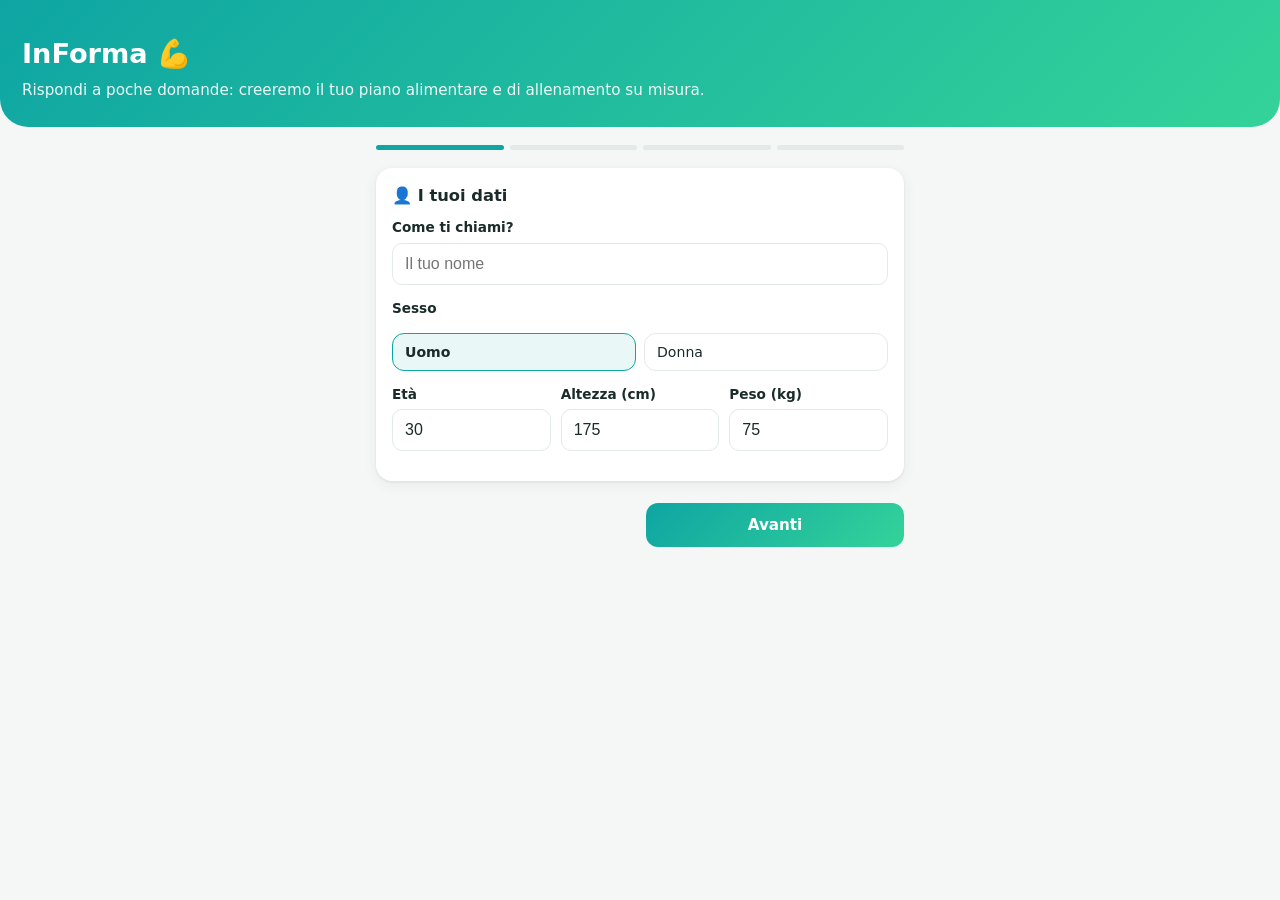
==== index.html @ 408ca623 "InForma v1 - app fitness e gestione alimentare (PWA) Piano alimentare e di allenamento personalizzat" ====
<!DOCTYPE html>
<html lang="it">
<head>
  <meta charset="UTF-8">
  <meta name="viewport" content="width=device-width, initial-scale=1, viewport-fit=cover">
  <meta name="theme-color" content="#0ea5a3">
  <meta name="description" content="InForma — il tuo piano alimentare e di allenamento personalizzato">
  <title>InForma — Piano alimentare e allenamento</title>
  <link rel="manifest" href="manifest.webmanifest">
  <link rel="icon" href="icons/icon.svg" type="image/svg+xml">
  <link rel="apple-touch-icon" href="icons/icon-192.png">
  <link rel="stylesheet" href="css/style.css">
</head>
<body>

  <!-- ============ ONBOARDING ============ -->
  <div id="onboarding">
    <div class="ob-hero">
      <h1>InForma 💪</h1>
      <p>Rispondi a poche domande: creeremo il tuo piano alimentare e di allenamento su misura.</p>
    </div>
    <div class="ob-body">
      <div class="ob-progress" id="ob-progress"></div>
      <div id="ob-step"></div>
      <div class="ob-nav">
        <button class="btn secondary" id="ob-back">Indietro</button>
        <button class="btn" id="ob-next">Avanti</button>
      </div>
    </div>
  </div>

  <!-- ============ APP ============ -->
  <div id="app">
    <header class="app-header">
      <div>
        <h1>InForma</h1>
        <div class="sub" id="header-sub"></div>
      </div>
      <div class="badge" id="header-goal"></div>
    </header>

    <main>
      <section class="view" id="view-oggi"></section>
      <section class="view" id="view-dieta"></section>
      <section class="view" id="view-allenamento"></section>
      <section class="view" id="view-progressi"></section>
      <section class="view" id="view-profilo"></section>
    </main>

    <nav class="tabbar">
      <button data-view="oggi"><span class="ico">🏠</span>Oggi</button>
      <button data-view="dieta"><span class="ico">🍽️</span>Dieta</button>
      <button data-view="allenamento"><span class="ico">🏋️</span>Workout</button>
      <button data-view="progressi"><span class="ico">📈</span>Progressi</button>
      <button data-view="profilo"><span class="ico">👤</span>Profilo</button>
    </nav>
  </div>

  <!-- ============ MODAL / TOAST ============ -->
  <div id="modal-overlay"><div id="modal"></div></div>
  <div id="toast"></div>

  <script src="js/store.js" defer></script>
  <script src="js/engine.js" defer></script>
  <script src="js/foods.js" defer></script>
  <script src="js/meals.js" defer></script>
  <script src="js/workouts.js" defer></script>
  <script src="js/app.js" defer></script>
</body>
</html>
---- css/style.css ----
/* =====================================================================
   InForma — style.css
   ===================================================================== */
:root {
  --brand: #0ea5a3;
  --brand-dark: #0b8482;
  --brand-grad: linear-gradient(135deg, #0ea5a3, #34d399);
  --accent: #f59e0b;
  --bg: #f4f7f6;
  --card: #ffffff;
  --text: #1a2b2a;
  --muted: #61716f;
  --line: #e3eae8;
  --danger: #dc2626;
  --ok: #16a34a;
  --prot: #0ea5a3;
  --carb: #f59e0b;
  --fat: #8b5cf6;
  --radius: 16px;
  --shadow: 0 1px 3px rgba(15, 50, 48, .08), 0 4px 14px rgba(15, 50, 48, .06);
}
@media (prefers-color-scheme: dark) {
  :root {
    --bg: #0f1716;
    --card: #1a2423;
    --text: #e8efee;
    --muted: #93a5a3;
    --line: #2a3736;
    --shadow: 0 1px 3px rgba(0, 0, 0, .4);
  }
}

* { box-sizing: border-box; }
html { -webkit-text-size-adjust: 100%; }
body {
  margin: 0;
  font-family: 'Segoe UI', system-ui, -apple-system, Roboto, sans-serif;
  background: var(--bg);
  color: var(--text);
  font-size: 16px;
  line-height: 1.45;
}
button { font-family: inherit; }

/* ---------- Layout app ---------- */
#app { display: none; min-height: 100vh; }
#app.active { display: block; }

.app-header {
  position: sticky; top: 0; z-index: 20;
  background: var(--brand-grad);
  color: #fff;
  padding: 14px 18px calc(14px);
  display: flex; align-items: center; justify-content: space-between;
}
.app-header h1 { margin: 0; font-size: 1.25rem; letter-spacing: .3px; }
.app-header .sub { font-size: .8rem; opacity: .9; }

main {
  max-width: 640px;
  margin: 0 auto;
  padding: 16px 14px 90px;
}

.view { display: none; }
.view.active { display: block; animation: fadein .18s ease; }
@keyframes fadein { from { opacity: 0; transform: translateY(4px); } to { opacity: 1; } }

/* ---------- Bottom nav ---------- */
nav.tabbar {
  position: fixed; bottom: 0; left: 0; right: 0; z-index: 30;
  display: flex;
  background: var(--card);
  border-top: 1px solid var(--line);
  padding-bottom: env(safe-area-inset-bottom);
}
nav.tabbar button {
  flex: 1;
  background: none; border: none;
  padding: 8px 2px 10px;
  font-size: .68rem;
  color: var(--muted);
  cursor: pointer;
  display: flex; flex-direction: column; align-items: center; gap: 2px;
}
nav.tabbar button .ico { font-size: 1.35rem; line-height: 1.2; }
nav.tabbar button.active { color: var(--brand); font-weight: 600; }

/* ---------- Cards & componenti ---------- */
.card {
  background: var(--card);
  border-radius: var(--radius);
  box-shadow: var(--shadow);
  padding: 16px;
  margin-bottom: 14px;
}
.card h3 { margin: 0 0 10px; font-size: 1.02rem; }
.card .hint { color: var(--muted); font-size: .82rem; }

.row { display: flex; align-items: center; gap: 10px; }
.row.between { justify-content: space-between; }
.grow { flex: 1; }

.badge {
  display: inline-block;
  background: color-mix(in srgb, var(--brand) 12%, transparent);
  color: var(--brand-dark);
  border-radius: 999px;
  padding: 2px 10px;
  font-size: .74rem;
  font-weight: 600;
}
@media (prefers-color-scheme: dark) { .badge { color: #5eead4; } }

.btn {
  display: inline-flex; align-items: center; justify-content: center; gap: 6px;
  background: var(--brand-grad);
  color: #fff;
  border: none;
  border-radius: 12px;
  padding: 12px 20px;
  font-size: .95rem;
  font-weight: 600;
  cursor: pointer;
  transition: filter .15s, transform .05s;
}
.btn:active { transform: scale(.98); }
.btn:hover { filter: brightness(1.05); }
.btn.secondary {
  background: none;
  color: var(--brand-dark);
  border: 1.5px solid var(--brand);
}
@media (prefers-color-scheme: dark) { .btn.secondary { color: #5eead4; } }
.btn.danger { background: none; border: 1.5px solid var(--danger); color: var(--danger); }
.btn.small { padding: 7px 14px; font-size: .82rem; border-radius: 10px; }
.btn.block { width: 100%; }
.btn:disabled { opacity: .5; cursor: default; }

/* ---------- Form ---------- */
label.field { display: block; margin-bottom: 14px; }
label.field span.lbl { display: block; font-size: .85rem; font-weight: 600; margin-bottom: 5px; }
input[type=text], input[type=number], input[type=date], select {
  width: 100%;
  padding: 11px 12px;
  border: 1.5px solid var(--line);
  border-radius: 10px;
  font-size: 1rem;
  background: var(--card);
  color: var(--text);
}
input:focus, select:focus { outline: none; border-color: var(--brand); }

.choices { display: flex; flex-wrap: wrap; gap: 8px; }
.choices.grid2 { display: grid; grid-template-columns: 1fr 1fr; }
.choice {
  border: 1.5px solid var(--line);
  border-radius: 12px;
  padding: 10px 12px;
  cursor: pointer;
  background: var(--card);
  color: var(--text);
  font-size: .88rem;
  text-align: left;
  transition: border-color .12s, background .12s;
}
.choice small { display: block; color: var(--muted); font-size: .74rem; margin-top: 2px; }
.choice.selected {
  border-color: var(--brand);
  background: color-mix(in srgb, var(--brand) 9%, var(--card));
  font-weight: 600;
}

/* ---------- Onboarding ---------- */
#onboarding { display: none; min-height: 100vh; }
#onboarding.active { display: block; }
.ob-hero {
  background: var(--brand-grad);
  color: #fff;
  padding: 34px 22px 26px;
  border-radius: 0 0 28px 28px;
}
.ob-hero h1 { margin: 0 0 6px; font-size: 1.7rem; }
.ob-hero p { margin: 0; opacity: .92; font-size: .95rem; }
.ob-body { max-width: 560px; margin: 0 auto; padding: 18px 16px 40px; }
.ob-progress { display: flex; gap: 6px; margin-bottom: 18px; }
.ob-progress i { flex: 1; height: 5px; border-radius: 4px; background: var(--line); }
.ob-progress i.done { background: var(--brand); }
.ob-nav { display: flex; gap: 10px; margin-top: 22px; }
.ob-nav .btn { flex: 1; }

/* ---------- Riepilogo piano ---------- */
.stat-grid { display: grid; grid-template-columns: repeat(2, 1fr); gap: 10px; }
.stat {
  background: color-mix(in srgb, var(--brand) 7%, var(--card));
  border-radius: 12px;
  padding: 12px;
  text-align: center;
}
.stat .v { font-size: 1.45rem; font-weight: 700; color: var(--brand-dark); }
@media (prefers-color-scheme: dark) { .stat .v { color: #5eead4; } }
.stat .l { font-size: .74rem; color: var(--muted); }

.warn {
  background: color-mix(in srgb, var(--accent) 13%, var(--card));
  border-left: 4px solid var(--accent);
  border-radius: 10px;
  padding: 10px 12px;
  font-size: .85rem;
  margin: 10px 0;
}

/* ---------- Macro bars ---------- */
.macro-bar { margin: 8px 0; }
.macro-bar .row { font-size: .82rem; margin-bottom: 3px; }
.macro-bar .track { height: 8px; border-radius: 6px; background: var(--line); overflow: hidden; }
.macro-bar .fill { height: 100%; border-radius: 6px; }

/* ---------- Anello calorie ---------- */
.ring-wrap { display: flex; align-items: center; gap: 18px; }
.ring-txt .big { font-size: 1.6rem; font-weight: 700; }
.ring-txt .small { color: var(--muted); font-size: .8rem; }

/* ---------- Pasti ---------- */
.meal {
  border: 1px solid var(--line);
  border-radius: 12px;
  padding: 10px 12px;
  margin-bottom: 8px;
}
.meal .slot { font-size: .72rem; font-weight: 700; text-transform: uppercase; color: var(--brand-dark); letter-spacing: .5px; }
@media (prefers-color-scheme: dark) { .meal .slot { color: #5eead4; } }
.meal .name { font-weight: 600; margin: 2px 0; }
.meal .macros { font-size: .78rem; color: var(--muted); }
.meal .ingredients { font-size: .8rem; color: var(--muted); margin-top: 6px; display: none; }
.meal.open .ingredients { display: block; }
.meal .actions { margin-top: 6px; display: flex; gap: 8px; }
.meal.checked { opacity: .55; }
.meal.checked .name { text-decoration: line-through; }

.icon-btn {
  background: none; border: 1px solid var(--line); border-radius: 8px;
  padding: 4px 10px; font-size: .76rem; color: var(--muted); cursor: pointer;
}
.icon-btn:hover { border-color: var(--brand); color: var(--brand-dark); }

/* ---------- Tabs giorni ---------- */
.day-tabs { display: flex; gap: 5px; overflow-x: auto; padding-bottom: 6px; margin-bottom: 10px; }
.day-tabs button {
  border: 1.5px solid var(--line); background: var(--card); color: var(--text);
  border-radius: 10px; padding: 7px 0; cursor: pointer; font-size: .8rem;
  min-width: 44px; flex: 1;
}
.day-tabs button.active { border-color: var(--brand); background: var(--brand); color: #fff; font-weight: 700; }
.day-tabs button.today { box-shadow: 0 0 0 2px color-mix(in srgb, var(--accent) 55%, transparent); }

/* ---------- Allenamento ---------- */
.workout-day { margin-bottom: 12px; }
.workout-day .wd-head {
  display: flex; justify-content: space-between; align-items: center;
  cursor: pointer; padding: 4px 0;
}
.workout-day .wd-head h4 { margin: 0; font-size: .98rem; }
.ex-table { width: 100%; border-collapse: collapse; margin-top: 8px; display: none; }
.workout-day.open .ex-table { display: table; }
.ex-table td { padding: 8px 6px; border-top: 1px solid var(--line); font-size: .85rem; vertical-align: top; }
.ex-table .ex-name { font-weight: 600; }
.ex-table .ex-muscle { color: var(--muted); font-size: .74rem; }
.ex-table .ex-home { color: var(--brand-dark); font-size: .76rem; margin-top: 2px; }
@media (prefers-color-scheme: dark) { .ex-table .ex-home { color: #5eead4; } }
.ex-table .ex-scheme { white-space: nowrap; text-align: right; font-weight: 600; }
.ex-table .ex-rest { color: var(--muted); font-size: .74rem; text-align: right; }

/* ---------- Liste ---------- */
ul.clean { list-style: none; margin: 0; padding: 0; }
ul.clean li { padding: 8px 0; border-bottom: 1px solid var(--line); font-size: .88rem; display: flex; justify-content: space-between; gap: 10px; }
ul.clean li:last-child { border-bottom: none; }
ul.bullets { margin: 6px 0 0; padding-left: 18px; font-size: .85rem; color: var(--muted); }
ul.bullets li { margin-bottom: 5px; }

/* ---------- Grafico ---------- */
.chart-wrap { width: 100%; overflow: hidden; }
.chart-wrap svg { width: 100%; height: auto; display: block; }
.legend { display: flex; gap: 16px; font-size: .76rem; color: var(--muted); margin-top: 6px; }
.legend i { display: inline-block; width: 18px; height: 3px; border-radius: 2px; margin-right: 5px; vertical-align: middle; }

/* ---------- Modal ---------- */
#modal-overlay {
  display: none;
  position: fixed; inset: 0; z-index: 50;
  background: rgba(10, 25, 24, .55);
  align-items: flex-end; justify-content: center;
}
#modal-overlay.active { display: flex; }
#modal {
  background: var(--card);
  border-radius: 20px 20px 0 0;
  max-width: 640px; width: 100%;
  max-height: 85vh; overflow-y: auto;
  padding: 20px 18px calc(20px + env(safe-area-inset-bottom));
  animation: slideup .2s ease;
}
@keyframes slideup { from { transform: translateY(40px); opacity: .4; } to { transform: none; opacity: 1; } }
#modal h3 { margin-top: 0; }

/* ---------- Toast ---------- */
#toast {
  position: fixed; left: 50%; bottom: 80px; transform: translateX(-50%);
  background: var(--text); color: var(--bg);
  padding: 10px 18px; border-radius: 999px;
  font-size: .85rem; font-weight: 600;
  opacity: 0; pointer-events: none;
  transition: opacity .25s;
  z-index: 60;
  max-width: 90vw; text-align: center;
}
#toast.show { opacity: 1; }

/* ---------- Utility ---------- */
.muted { color: var(--muted); }
.center { text-align: center; }
.mt { margin-top: 14px; }
.mb0 { margin-bottom: 0; }
.tag-ok { color: var(--ok); font-weight: 700; }
.tag-danger { color: var(--danger); font-weight: 700; }
.divider { border: none; border-top: 1px solid var(--line); margin: 14px 0; }
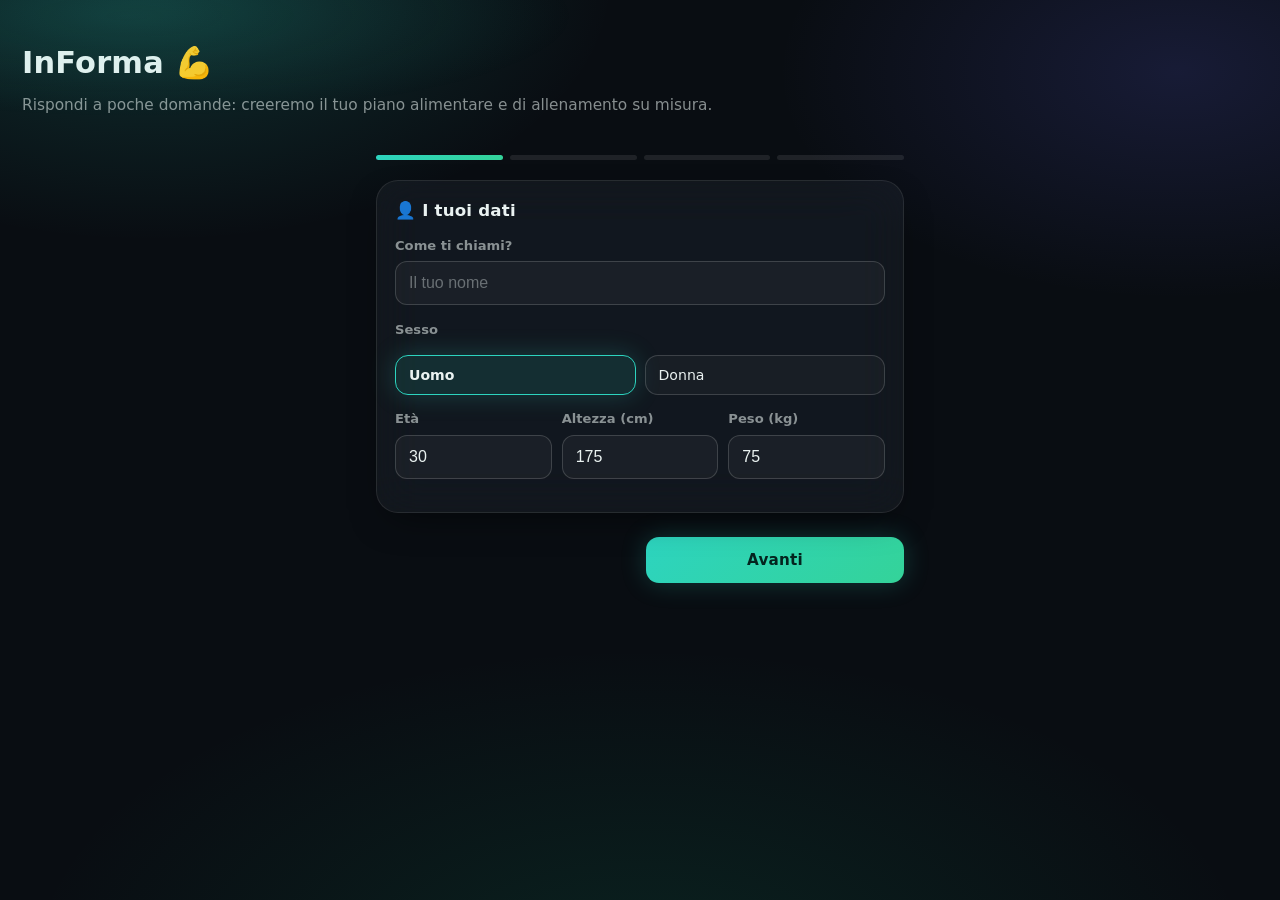
==== commit 14e5f7aa: "Restyling: tema dark/glass, nuova icona e splash + selettore 5 temi - Sistema a temi via variabili C" ====
--- a/index.html
+++ b/index.html
@@ -3,15 +3,59 @@
 <head>
   <meta charset="UTF-8">
   <meta name="viewport" content="width=device-width, initial-scale=1, viewport-fit=cover">
-  <meta name="theme-color" content="#0ea5a3">
+  <meta name="theme-color" content="#090d12">
   <meta name="description" content="InForma — il tuo piano alimentare e di allenamento personalizzato">
   <title>InForma — Piano alimentare e allenamento</title>
+
+  <!-- PWA / aspetto su iPhone -->
+  <meta name="apple-mobile-web-app-capable" content="yes">
+  <meta name="apple-mobile-web-app-status-bar-style" content="black-translucent">
+  <meta name="apple-mobile-web-app-title" content="InForma">
+
   <link rel="manifest" href="manifest.webmanifest">
   <link rel="icon" href="icons/icon.svg" type="image/svg+xml">
   <link rel="apple-touch-icon" href="icons/icon-192.png">
+
+  <!-- Applica il tema salvato prima del render, per evitare lo "sfarfallio" -->
+  <script>
+    try {
+      var _d = JSON.parse(localStorage.getItem('informa.data.v1') || '{}');
+      if (_d && _d.theme) document.documentElement.setAttribute('data-theme', _d.theme);
+    } catch (e) {}
+  </script>
+
   <link rel="stylesheet" href="css/style.css">
 </head>
 <body>
+
+  <!-- ============ SPLASH / SCHERMATA D'AVVIO ============ -->
+  <div id="splash">
+    <svg class="logo" viewBox="0 0 512 512" xmlns="http://www.w3.org/2000/svg" aria-hidden="true">
+      <defs>
+        <linearGradient id="s-tile" x1="0" y1="0" x2="1" y2="1">
+          <stop offset="0" stop-color="#0f766e"/><stop offset="0.55" stop-color="#0ea5a3"/><stop offset="1" stop-color="#0b3b39"/>
+        </linearGradient>
+        <radialGradient id="s-glow" cx="0.5" cy="0.5" r="0.5">
+          <stop offset="0" stop-color="#5eead4" stop-opacity="0.55"/><stop offset="1" stop-color="#5eead4" stop-opacity="0"/>
+        </radialGradient>
+        <linearGradient id="s-bar" x1="0" y1="0" x2="0" y2="1">
+          <stop offset="0" stop-color="#f0fdfa"/><stop offset="1" stop-color="#99f6e4"/>
+        </linearGradient>
+      </defs>
+      <rect width="512" height="512" rx="116" fill="url(#s-tile)"/>
+      <ellipse cx="256" cy="256" rx="150" ry="150" fill="url(#s-glow)"/>
+      <g fill="url(#s-bar)">
+        <rect x="196" y="241" width="120" height="30" rx="15"/>
+        <rect x="156" y="216" width="34" height="80" rx="15"/>
+        <rect x="322" y="216" width="34" height="80" rx="15"/>
+        <rect x="120" y="196" width="30" height="120" rx="14"/>
+        <rect x="362" y="196" width="30" height="120" rx="14"/>
+      </g>
+    </svg>
+    <div class="title">InForma</div>
+    <div class="tag">Il tuo piano su misura</div>
+    <div class="bar"></div>
+  </div>
 
   <!-- ============ ONBOARDING ============ -->
   <div id="onboarding">
--- a/css/style.css
+++ b/css/style.css
@@ -1,46 +1,252 @@
 /* =====================================================================
    InForma — style.css
+   Sistema a "temi": tutti i colori passano da variabili (token).
+   Il tema attivo è scelto da  html[data-theme="..."].
+   Cambiare tema = cambiare solo i token, la struttura resta identica.
    ===================================================================== */
+
+/* ---------- TOKEN DI BASE (tema predefinito: Teal notte) ---------- */
 :root {
-  --brand: #0ea5a3;
-  --brand-dark: #0b8482;
-  --brand-grad: linear-gradient(135deg, #0ea5a3, #34d399);
-  --accent: #f59e0b;
-  --bg: #f4f7f6;
-  --card: #ffffff;
-  --text: #1a2b2a;
-  --muted: #61716f;
-  --line: #e3eae8;
-  --danger: #dc2626;
-  --ok: #16a34a;
-  --prot: #0ea5a3;
-  --carb: #f59e0b;
-  --fat: #8b5cf6;
-  --radius: 16px;
-  --shadow: 0 1px 3px rgba(15, 50, 48, .08), 0 4px 14px rgba(15, 50, 48, .06);
-}
-@media (prefers-color-scheme: dark) {
-  :root {
-    --bg: #0f1716;
-    --card: #1a2423;
-    --text: #e8efee;
-    --muted: #93a5a3;
-    --line: #2a3736;
-    --shadow: 0 1px 3px rgba(0, 0, 0, .4);
-  }
-}
+  --brand: #2dd4bf;
+  --brand-2: #34d399;
+  --brand-soft: #5eead4;
+  --grad: linear-gradient(135deg, #2dd4bf, #34d399);
+  --btn-fg: #04241f;
+  --accent: #fbbf24;
+
+  --bg: #090d12;
+  --bg-image:
+    radial-gradient(60% 48% at 12% -2%, rgba(45, 212, 191, .18), transparent 60%),
+    radial-gradient(52% 42% at 92% 8%, rgba(99, 102, 241, .16), transparent 60%),
+    radial-gradient(80% 60% at 50% 108%, rgba(16, 185, 129, .12), transparent 60%);
+
+  --text: #eaf2f1;
+  --muted: rgba(234, 242, 241, .56);
+  --muted-2: rgba(234, 242, 241, .38);
+
+  --card-bg: rgba(255, 255, 255, .045);
+  --card-border: rgba(255, 255, 255, .09);
+  --card-blur: 22px;
+  --card-shadow: 0 14px 38px -16px rgba(0, 0, 0, .65);
+
+  --surface: rgba(255, 255, 255, .03);
+  --surface-2: rgba(255, 255, 255, .055);
+  --line: rgba(255, 255, 255, .09);
+  --line-2: rgba(255, 255, 255, .16);
+  --input-bg: rgba(255, 255, 255, .04);
+
+  --chip-bg: rgba(45, 212, 191, .12);
+  --chip-border: rgba(45, 212, 191, .28);
+  --sel-bg: rgba(45, 212, 191, .12);
+
+  --header-bg: rgba(9, 13, 18, .62);
+  --nav-bg: rgba(9, 13, 18, .72);
+  --modal-bg: rgba(20, 27, 33, .92);
+
+  --prot: #2dd4bf; --carb: #f59e0b; --fat: #a78bfa;
+  --danger: #f87171; --ok: #34d399;
+
+  --glow: 0 0 26px rgba(45, 212, 191, .22);
+  --date-invert: 0.85;
+
+  --body-font: 'Inter', 'Segoe UI', system-ui, -apple-system, Roboto, sans-serif;
+  --heading-font: var(--body-font);
+
+  --radius: 22px;
+  --radius-sm: 14px;
+}
+
+/* ---------- TEMA: NEON (scuro + lime/ciano elettrico) ---------- */
+html[data-theme="neon"] {
+  --brand: #a3e635;
+  --brand-2: #22d3ee;
+  --brand-soft: #bef264;
+  --grad: linear-gradient(135deg, #a3e635, #22d3ee);
+  --btn-fg: #07140a;
+  --accent: #f472b6;
+
+  --bg: #05060b;
+  --bg-image:
+    radial-gradient(55% 45% at 10% 0%, rgba(163, 230, 53, .14), transparent 60%),
+    radial-gradient(55% 45% at 95% 6%, rgba(34, 211, 238, .16), transparent 60%),
+    radial-gradient(80% 60% at 50% 110%, rgba(217, 70, 239, .10), transparent 60%);
+
+  --text: #eafbe7;
+  --muted: rgba(234, 251, 231, .55);
+  --muted-2: rgba(234, 251, 231, .36);
+
+  --card-bg: rgba(255, 255, 255, .035);
+  --card-border: rgba(163, 230, 53, .16);
+  --card-blur: 16px;
+  --card-shadow: 0 0 0 1px rgba(34, 211, 238, .05), 0 14px 40px -18px rgba(0, 0, 0, .8);
+
+  --surface: rgba(255, 255, 255, .03);
+  --surface-2: rgba(255, 255, 255, .06);
+  --line: rgba(255, 255, 255, .08);
+  --line-2: rgba(163, 230, 53, .2);
+  --input-bg: rgba(255, 255, 255, .035);
+
+  --chip-bg: rgba(163, 230, 53, .14);
+  --chip-border: rgba(163, 230, 53, .35);
+  --sel-bg: rgba(163, 230, 53, .12);
+
+  --header-bg: rgba(5, 6, 11, .7);
+  --nav-bg: rgba(5, 6, 11, .8);
+  --modal-bg: rgba(12, 16, 20, .94);
+
+  --prot: #a3e635; --carb: #22d3ee; --fat: #e879f9;
+  --glow: 0 0 22px rgba(163, 230, 53, .35);
+}
+
+/* ---------- TEMA: ENERGICO (chiaro + arancio grintoso) ---------- */
+html[data-theme="energico"] {
+  --brand: #ff6b3d;
+  --brand-2: #ff9f1c;
+  --brand-soft: #e0512a;
+  --grad: linear-gradient(135deg, #ff6b3d, #ff9f1c);
+  --btn-fg: #ffffff;
+  --accent: #0ea5a3;
+
+  --bg: #eef1f5;
+  --bg-image:
+    radial-gradient(50% 40% at 100% 0%, rgba(255, 107, 61, .10), transparent 60%),
+    radial-gradient(45% 40% at 0% 8%, rgba(14, 165, 163, .08), transparent 60%);
+
+  --text: #14181f;
+  --muted: #5b6571;
+  --muted-2: #8a929c;
+
+  --card-bg: #ffffff;
+  --card-border: rgba(15, 23, 42, .08);
+  --card-blur: 0px;
+  --card-shadow: 0 8px 24px -14px rgba(15, 23, 42, .25);
+
+  --surface: #f4f6f9;
+  --surface-2: #eceff3;
+  --line: rgba(15, 23, 42, .09);
+  --line-2: rgba(15, 23, 42, .14);
+  --input-bg: #f6f8fa;
+
+  --chip-bg: rgba(255, 107, 61, .12);
+  --chip-border: rgba(255, 107, 61, .3);
+  --sel-bg: rgba(255, 107, 61, .1);
+
+  --header-bg: rgba(238, 241, 245, .82);
+  --nav-bg: rgba(255, 255, 255, .88);
+  --modal-bg: rgba(255, 255, 255, .98);
+
+  --prot: #ff6b3d; --carb: #f59e0b; --fat: #7c3aed;
+  --glow: 0 6px 18px -8px rgba(255, 107, 61, .5);
+  --date-invert: 0;
+}
+
+/* ---------- TEMA: AURORA (gradiente vivace + vetro) ---------- */
+html[data-theme="aurora"] {
+  --brand: #ffffff;
+  --brand-2: #f5d0fe;
+  --brand-soft: #fbcfe8;
+  --grad: linear-gradient(135deg, #ffffff, #f5e8ff);
+  --btn-fg: #6d28d9;
+  --accent: #fde047;
+
+  --bg: #4c1d95;
+  --bg-image:
+    linear-gradient(160deg, #4f46e5 0%, #7c3aed 38%, #c026d3 70%, #f97316 100%);
+
+  --text: #ffffff;
+  --muted: rgba(255, 255, 255, .72);
+  --muted-2: rgba(255, 255, 255, .5);
+
+  --card-bg: rgba(255, 255, 255, .12);
+  --card-border: rgba(255, 255, 255, .26);
+  --card-blur: 22px;
+  --card-shadow: 0 16px 40px -18px rgba(40, 5, 80, .55);
+
+  --surface: rgba(255, 255, 255, .1);
+  --surface-2: rgba(255, 255, 255, .18);
+  --line: rgba(255, 255, 255, .2);
+  --line-2: rgba(255, 255, 255, .32);
+  --input-bg: rgba(255, 255, 255, .14);
+
+  --chip-bg: rgba(255, 255, 255, .2);
+  --chip-border: rgba(255, 255, 255, .4);
+  --sel-bg: rgba(255, 255, 255, .22);
+
+  --header-bg: rgba(76, 29, 149, .42);
+  --nav-bg: rgba(60, 20, 120, .5);
+  --modal-bg: rgba(91, 33, 182, .82);
+
+  --prot: #f5d0fe; --carb: #fde047; --fat: #a5f3fc;
+  --glow: 0 0 26px rgba(255, 255, 255, .35);
+}
+
+/* ---------- TEMA: CARTA (chiaro avorio, editoriale) ---------- */
+html[data-theme="carta"] {
+  --brand: #1f7a53;
+  --brand-2: #2e9e6b;
+  --brand-soft: #166146;
+  --grad: linear-gradient(135deg, #1f7a53, #2e9e6b);
+  --btn-fg: #ffffff;
+  --accent: #b45309;
+
+  --bg: #f6f2e9;
+  --bg-image:
+    radial-gradient(60% 50% at 100% 0%, rgba(31, 122, 83, .06), transparent 60%);
+
+  --text: #20251f;
+  --muted: #6b6f64;
+  --muted-2: #9a9c90;
+
+  --card-bg: #fffdf7;
+  --card-border: rgba(32, 37, 31, .1);
+  --card-blur: 0px;
+  --card-shadow: 0 8px 22px -16px rgba(32, 37, 31, .3);
+
+  --surface: #f1ece0;
+  --surface-2: #e9e3d4;
+  --line: rgba(32, 37, 31, .1);
+  --line-2: rgba(32, 37, 31, .16);
+  --input-bg: #fbf8f1;
+
+  --chip-bg: rgba(31, 122, 83, .12);
+  --chip-border: rgba(31, 122, 83, .3);
+  --sel-bg: rgba(31, 122, 83, .1);
+
+  --header-bg: rgba(246, 242, 233, .82);
+  --nav-bg: rgba(255, 253, 247, .9);
+  --modal-bg: rgba(255, 253, 247, .98);
+
+  --prot: #1f7a53; --carb: #b45309; --fat: #7c3aed;
+  --glow: 0 6px 16px -8px rgba(31, 122, 83, .4);
+  --date-invert: 0;
+  --heading-font: Georgia, 'Times New Roman', 'Iowan Old Style', serif;
+}
+
+/* ===================================================================== */
 
 * { box-sizing: border-box; }
 html { -webkit-text-size-adjust: 100%; }
+
 body {
   margin: 0;
-  font-family: 'Segoe UI', system-ui, -apple-system, Roboto, sans-serif;
+  font-family: var(--body-font);
   background: var(--bg);
   color: var(--text);
   font-size: 16px;
-  line-height: 1.45;
-}
+  line-height: 1.5;
+  -webkit-font-smoothing: antialiased;
+  -moz-osx-font-smoothing: grayscale;
+}
+body::before {
+  content: '';
+  position: fixed; inset: 0; z-index: -1; pointer-events: none;
+  background: var(--bg-image), var(--bg);
+  background-attachment: fixed;
+}
+
 button { font-family: inherit; }
+
+h1, h2, h3, h4 { font-family: var(--heading-font); }
 
 /* ---------- Layout app ---------- */
 #app { display: none; min-height: 100vh; }
@@ -48,53 +254,59 @@
 
 .app-header {
   position: sticky; top: 0; z-index: 20;
-  background: var(--brand-grad);
-  color: #fff;
-  padding: 14px 18px calc(14px);
+  background: var(--header-bg);
+  -webkit-backdrop-filter: blur(18px) saturate(160%);
+  backdrop-filter: blur(18px) saturate(160%);
+  border-bottom: 1px solid var(--line);
+  color: var(--text);
+  padding: 14px 18px;
   display: flex; align-items: center; justify-content: space-between;
 }
-.app-header h1 { margin: 0; font-size: 1.25rem; letter-spacing: .3px; }
-.app-header .sub { font-size: .8rem; opacity: .9; }
-
-main {
-  max-width: 640px;
-  margin: 0 auto;
-  padding: 16px 14px 90px;
-}
+.app-header h1 {
+  margin: 0; font-size: 1.3rem; font-weight: 800; letter-spacing: .2px;
+  background: var(--grad);
+  -webkit-background-clip: text; background-clip: text;
+  -webkit-text-fill-color: transparent;
+}
+.app-header .sub { font-size: .8rem; color: var(--muted); text-transform: capitalize; }
+
+main { max-width: 640px; margin: 0 auto; padding: 18px 15px 96px; }
 
 .view { display: none; }
-.view.active { display: block; animation: fadein .18s ease; }
-@keyframes fadein { from { opacity: 0; transform: translateY(4px); } to { opacity: 1; } }
+.view.active { display: block; animation: fadein .22s ease; }
+@keyframes fadein { from { opacity: 0; transform: translateY(6px); } to { opacity: 1; } }
 
 /* ---------- Bottom nav ---------- */
 nav.tabbar {
   position: fixed; bottom: 0; left: 0; right: 0; z-index: 30;
   display: flex;
-  background: var(--card);
+  background: var(--nav-bg);
+  -webkit-backdrop-filter: blur(20px) saturate(160%);
+  backdrop-filter: blur(20px) saturate(160%);
   border-top: 1px solid var(--line);
   padding-bottom: env(safe-area-inset-bottom);
 }
 nav.tabbar button {
-  flex: 1;
-  background: none; border: none;
-  padding: 8px 2px 10px;
-  font-size: .68rem;
-  color: var(--muted);
-  cursor: pointer;
-  display: flex; flex-direction: column; align-items: center; gap: 2px;
-}
-nav.tabbar button .ico { font-size: 1.35rem; line-height: 1.2; }
-nav.tabbar button.active { color: var(--brand); font-weight: 600; }
-
-/* ---------- Cards & componenti ---------- */
+  flex: 1; background: none; border: none;
+  padding: 9px 2px 11px; font-size: .68rem; color: var(--muted);
+  cursor: pointer; display: flex; flex-direction: column; align-items: center; gap: 3px;
+  transition: color .18s, transform .12s;
+}
+nav.tabbar button .ico { font-size: 1.35rem; line-height: 1.2; filter: saturate(.55) opacity(.75); transition: filter .18s; }
+nav.tabbar button.active { color: var(--brand); font-weight: 700; }
+nav.tabbar button.active .ico { filter: none; transform: translateY(-1px); }
+
+/* ---------- Card & componenti ---------- */
 .card {
-  background: var(--card);
+  background: var(--card-bg);
+  -webkit-backdrop-filter: blur(var(--card-blur)) saturate(150%);
+  backdrop-filter: blur(var(--card-blur)) saturate(150%);
+  border: 1px solid var(--card-border);
   border-radius: var(--radius);
-  box-shadow: var(--shadow);
-  padding: 16px;
-  margin-bottom: 14px;
-}
-.card h3 { margin: 0 0 10px; font-size: 1.02rem; }
+  box-shadow: var(--card-shadow);
+  padding: 18px; margin-bottom: 16px;
+}
+.card h3 { margin: 0 0 12px; font-size: 1.04rem; font-weight: 700; letter-spacing: .2px; }
 .card .hint { color: var(--muted); font-size: .82rem; }
 
 .row { display: flex; align-items: center; gap: 10px; }
@@ -103,224 +315,199 @@
 
 .badge {
   display: inline-block;
-  background: color-mix(in srgb, var(--brand) 12%, transparent);
-  color: var(--brand-dark);
-  border-radius: 999px;
-  padding: 2px 10px;
-  font-size: .74rem;
-  font-weight: 600;
-}
-@media (prefers-color-scheme: dark) { .badge { color: #5eead4; } }
+  background: var(--chip-bg); border: 1px solid var(--chip-border); color: var(--brand-soft);
+  border-radius: 999px; padding: 3px 12px; font-size: .74rem; font-weight: 600; white-space: nowrap;
+}
 
 .btn {
   display: inline-flex; align-items: center; justify-content: center; gap: 6px;
-  background: var(--brand-grad);
-  color: #fff;
-  border: none;
-  border-radius: 12px;
-  padding: 12px 20px;
-  font-size: .95rem;
-  font-weight: 600;
-  cursor: pointer;
-  transition: filter .15s, transform .05s;
+  background: var(--grad); color: var(--btn-fg);
+  border: none; border-radius: 13px; padding: 13px 20px;
+  font-size: .95rem; font-weight: 700; letter-spacing: .2px; cursor: pointer;
+  box-shadow: var(--glow);
+  transition: transform .06s, box-shadow .2s, filter .15s;
 }
 .btn:active { transform: scale(.98); }
-.btn:hover { filter: brightness(1.05); }
-.btn.secondary {
-  background: none;
-  color: var(--brand-dark);
-  border: 1.5px solid var(--brand);
-}
-@media (prefers-color-scheme: dark) { .btn.secondary { color: #5eead4; } }
-.btn.danger { background: none; border: 1.5px solid var(--danger); color: var(--danger); }
-.btn.small { padding: 7px 14px; font-size: .82rem; border-radius: 10px; }
+.btn:hover { filter: brightness(1.06); }
+.btn.secondary { background: var(--surface-2); color: var(--text); border: 1px solid var(--line-2); box-shadow: none; }
+.btn.secondary:hover { border-color: var(--brand); color: var(--brand-soft); filter: none; }
+.btn.danger { background: rgba(248, 113, 113, .12); border: 1px solid rgba(248, 113, 113, .45); color: var(--danger); box-shadow: none; }
+.btn.danger:hover { background: rgba(248, 113, 113, .2); filter: none; }
+.btn.small { padding: 8px 15px; font-size: .82rem; border-radius: 11px; }
 .btn.block { width: 100%; }
 .btn:disabled { opacity: .5; cursor: default; }
 
 /* ---------- Form ---------- */
-label.field { display: block; margin-bottom: 14px; }
-label.field span.lbl { display: block; font-size: .85rem; font-weight: 600; margin-bottom: 5px; }
+label.field { display: block; margin-bottom: 15px; }
+label.field span.lbl { display: block; font-size: .82rem; font-weight: 600; color: var(--muted); margin-bottom: 6px; }
 input[type=text], input[type=number], input[type=date], select {
-  width: 100%;
-  padding: 11px 12px;
-  border: 1.5px solid var(--line);
-  border-radius: 10px;
-  font-size: 1rem;
-  background: var(--card);
-  color: var(--text);
-}
-input:focus, select:focus { outline: none; border-color: var(--brand); }
-
-.choices { display: flex; flex-wrap: wrap; gap: 8px; }
+  width: 100%; padding: 12px 13px; border: 1px solid var(--line-2); border-radius: 12px;
+  font-size: 1rem; background: var(--input-bg); color: var(--text);
+  transition: border-color .15s, box-shadow .15s;
+}
+input::placeholder { color: var(--muted-2); }
+input:focus, select:focus { outline: none; border-color: var(--brand); box-shadow: 0 0 0 3px var(--sel-bg); }
+input[type=date]::-webkit-calendar-picker-indicator { filter: invert(var(--date-invert)); }
+
+.choices { display: flex; flex-wrap: wrap; gap: 9px; }
 .choices.grid2 { display: grid; grid-template-columns: 1fr 1fr; }
 .choice {
-  border: 1.5px solid var(--line);
-  border-radius: 12px;
-  padding: 10px 12px;
-  cursor: pointer;
-  background: var(--card);
-  color: var(--text);
-  font-size: .88rem;
-  text-align: left;
-  transition: border-color .12s, background .12s;
-}
-.choice small { display: block; color: var(--muted); font-size: .74rem; margin-top: 2px; }
-.choice.selected {
-  border-color: var(--brand);
-  background: color-mix(in srgb, var(--brand) 9%, var(--card));
-  font-weight: 600;
-}
+  border: 1px solid var(--line-2); border-radius: 13px; padding: 11px 13px; cursor: pointer;
+  background: var(--surface); color: var(--text); font-size: .88rem; text-align: left;
+  transition: border-color .14s, background .14s, transform .06s;
+}
+.choice:hover { background: var(--surface-2); }
+.choice:active { transform: scale(.99); }
+.choice small { display: block; color: var(--muted); font-size: .74rem; margin-top: 3px; line-height: 1.35; }
+.choice.selected { border-color: var(--brand); background: var(--sel-bg); box-shadow: var(--glow); font-weight: 600; }
 
 /* ---------- Onboarding ---------- */
 #onboarding { display: none; min-height: 100vh; }
 #onboarding.active { display: block; }
-.ob-hero {
-  background: var(--brand-grad);
-  color: #fff;
-  padding: 34px 22px 26px;
-  border-radius: 0 0 28px 28px;
-}
-.ob-hero h1 { margin: 0 0 6px; font-size: 1.7rem; }
-.ob-hero p { margin: 0; opacity: .92; font-size: .95rem; }
-.ob-body { max-width: 560px; margin: 0 auto; padding: 18px 16px 40px; }
-.ob-progress { display: flex; gap: 6px; margin-bottom: 18px; }
-.ob-progress i { flex: 1; height: 5px; border-radius: 4px; background: var(--line); }
-.ob-progress i.done { background: var(--brand); }
-.ob-nav { display: flex; gap: 10px; margin-top: 22px; }
+.ob-hero { position: relative; padding: 40px 22px 24px; overflow: hidden; }
+.ob-hero::after {
+  content: ''; position: absolute; inset: -40% 20% auto -20%; height: 240px;
+  background: radial-gradient(50% 60% at 30% 30%, var(--sel-bg), transparent 70%); pointer-events: none;
+}
+.ob-hero h1 { margin: 0 0 8px; font-size: 1.9rem; font-weight: 800; letter-spacing: .2px; position: relative; }
+.ob-hero p { margin: 0; color: var(--muted); font-size: .96rem; position: relative; }
+.ob-body { max-width: 560px; margin: 0 auto; padding: 14px 16px 44px; }
+.ob-progress { display: flex; gap: 7px; margin-bottom: 20px; }
+.ob-progress i { flex: 1; height: 5px; border-radius: 4px; background: var(--line); transition: background .3s; }
+.ob-progress i.done { background: var(--grad); }
+.ob-nav { display: flex; gap: 10px; margin-top: 24px; }
 .ob-nav .btn { flex: 1; }
 
-/* ---------- Riepilogo piano ---------- */
-.stat-grid { display: grid; grid-template-columns: repeat(2, 1fr); gap: 10px; }
-.stat {
-  background: color-mix(in srgb, var(--brand) 7%, var(--card));
-  border-radius: 12px;
-  padding: 12px;
-  text-align: center;
-}
-.stat .v { font-size: 1.45rem; font-weight: 700; color: var(--brand-dark); }
-@media (prefers-color-scheme: dark) { .stat .v { color: #5eead4; } }
-.stat .l { font-size: .74rem; color: var(--muted); }
+/* ---------- Statistiche ---------- */
+.stat-grid { display: grid; grid-template-columns: repeat(2, 1fr); gap: 11px; }
+.stat { background: var(--surface); border: 1px solid var(--line); border-radius: 14px; padding: 13px; text-align: center; }
+.stat .v { font-size: 1.5rem; font-weight: 800; color: var(--brand-soft); letter-spacing: .2px; font-family: var(--heading-font); }
+.stat .l { font-size: .73rem; color: var(--muted); margin-top: 2px; }
 
 .warn {
-  background: color-mix(in srgb, var(--accent) 13%, var(--card));
-  border-left: 4px solid var(--accent);
-  border-radius: 10px;
-  padding: 10px 12px;
-  font-size: .85rem;
-  margin: 10px 0;
-}
-
-/* ---------- Macro bars ---------- */
-.macro-bar { margin: 8px 0; }
-.macro-bar .row { font-size: .82rem; margin-bottom: 3px; }
-.macro-bar .track { height: 8px; border-radius: 6px; background: var(--line); overflow: hidden; }
-.macro-bar .fill { height: 100%; border-radius: 6px; }
+  background: rgba(245, 158, 11, .1); border: 1px solid rgba(245, 158, 11, .3);
+  border-left: 3px solid var(--accent); border-radius: 12px; padding: 11px 13px;
+  font-size: .85rem; color: var(--text); margin: 10px 0;
+}
+
+/* ---------- Macro bar ---------- */
+.macro-bar { margin: 9px 0; }
+.macro-bar .row { font-size: .82rem; margin-bottom: 4px; }
+.macro-bar .track { height: 8px; border-radius: 6px; background: var(--line-2); overflow: hidden; }
+.macro-bar .fill { height: 100%; border-radius: 6px; transition: width .5s ease; }
 
 /* ---------- Anello calorie ---------- */
 .ring-wrap { display: flex; align-items: center; gap: 18px; }
-.ring-txt .big { font-size: 1.6rem; font-weight: 700; }
+.ring-txt .big { font-size: 1.6rem; font-weight: 800; }
 .ring-txt .small { color: var(--muted); font-size: .8rem; }
 
 /* ---------- Pasti ---------- */
-.meal {
-  border: 1px solid var(--line);
-  border-radius: 12px;
-  padding: 10px 12px;
-  margin-bottom: 8px;
-}
-.meal .slot { font-size: .72rem; font-weight: 700; text-transform: uppercase; color: var(--brand-dark); letter-spacing: .5px; }
-@media (prefers-color-scheme: dark) { .meal .slot { color: #5eead4; } }
-.meal .name { font-weight: 600; margin: 2px 0; }
+.meal { border: 1px solid var(--line); background: var(--surface); border-radius: 14px; padding: 12px 13px; margin-bottom: 9px; transition: opacity .2s; }
+.meal .slot { font-size: .7rem; font-weight: 700; text-transform: uppercase; color: var(--brand-soft); letter-spacing: .6px; }
+.meal .name { font-weight: 600; margin: 3px 0; }
 .meal .macros { font-size: .78rem; color: var(--muted); }
-.meal .ingredients { font-size: .8rem; color: var(--muted); margin-top: 6px; display: none; }
+.meal .ingredients { font-size: .8rem; color: var(--muted); margin-top: 8px; padding-top: 8px; border-top: 1px solid var(--line); display: none; }
 .meal.open .ingredients { display: block; }
-.meal .actions { margin-top: 6px; display: flex; gap: 8px; }
-.meal.checked { opacity: .55; }
+.meal .actions { margin-top: 9px; display: flex; gap: 8px; flex-wrap: wrap; }
+.meal.checked { opacity: .5; }
 .meal.checked .name { text-decoration: line-through; }
 
-.icon-btn {
-  background: none; border: 1px solid var(--line); border-radius: 8px;
-  padding: 4px 10px; font-size: .76rem; color: var(--muted); cursor: pointer;
-}
-.icon-btn:hover { border-color: var(--brand); color: var(--brand-dark); }
-
-/* ---------- Tabs giorni ---------- */
-.day-tabs { display: flex; gap: 5px; overflow-x: auto; padding-bottom: 6px; margin-bottom: 10px; }
-.day-tabs button {
-  border: 1.5px solid var(--line); background: var(--card); color: var(--text);
-  border-radius: 10px; padding: 7px 0; cursor: pointer; font-size: .8rem;
-  min-width: 44px; flex: 1;
-}
-.day-tabs button.active { border-color: var(--brand); background: var(--brand); color: #fff; font-weight: 700; }
-.day-tabs button.today { box-shadow: 0 0 0 2px color-mix(in srgb, var(--accent) 55%, transparent); }
+.icon-btn { background: var(--surface-2); border: 1px solid var(--line); border-radius: 9px; padding: 5px 11px; font-size: .76rem; color: var(--muted); cursor: pointer; transition: border-color .14s, color .14s; }
+.icon-btn:hover { border-color: var(--brand); color: var(--brand-soft); }
+
+/* ---------- Tab giorni ---------- */
+.day-tabs { display: flex; gap: 6px; overflow-x: auto; padding-bottom: 6px; margin-bottom: 12px; }
+.day-tabs button { border: 1px solid var(--line-2); background: var(--surface); color: var(--text); border-radius: 11px; padding: 8px 0; cursor: pointer; font-size: .8rem; min-width: 44px; flex: 1; transition: all .15s; }
+.day-tabs button.active { border-color: transparent; background: var(--grad); color: var(--btn-fg); font-weight: 700; }
+.day-tabs button.today { box-shadow: 0 0 0 2px var(--accent); }
 
 /* ---------- Allenamento ---------- */
-.workout-day { margin-bottom: 12px; }
-.workout-day .wd-head {
-  display: flex; justify-content: space-between; align-items: center;
-  cursor: pointer; padding: 4px 0;
-}
-.workout-day .wd-head h4 { margin: 0; font-size: .98rem; }
+.workout-day { margin-bottom: 14px; }
+.workout-day .wd-head { display: flex; justify-content: space-between; align-items: center; cursor: pointer; padding: 4px 0; }
+.workout-day .wd-head h4 { margin: 0; font-size: 1rem; font-weight: 700; }
+.workout-day .wd-head .muted { transition: transform .2s; }
+.workout-day.open .wd-head .muted { transform: rotate(180deg); }
 .ex-table { width: 100%; border-collapse: collapse; margin-top: 8px; display: none; }
 .workout-day.open .ex-table { display: table; }
-.ex-table td { padding: 8px 6px; border-top: 1px solid var(--line); font-size: .85rem; vertical-align: top; }
+.ex-table td { padding: 9px 6px; border-top: 1px solid var(--line); font-size: .85rem; vertical-align: top; }
 .ex-table .ex-name { font-weight: 600; }
 .ex-table .ex-muscle { color: var(--muted); font-size: .74rem; }
-.ex-table .ex-home { color: var(--brand-dark); font-size: .76rem; margin-top: 2px; }
-@media (prefers-color-scheme: dark) { .ex-table .ex-home { color: #5eead4; } }
-.ex-table .ex-scheme { white-space: nowrap; text-align: right; font-weight: 600; }
-.ex-table .ex-rest { color: var(--muted); font-size: .74rem; text-align: right; }
+.ex-table .ex-home { color: var(--brand-soft); font-size: .76rem; margin-top: 2px; }
+.ex-table .ex-scheme { white-space: nowrap; text-align: right; font-weight: 700; }
+.ex-table .ex-rest { color: var(--muted); font-size: .74rem; text-align: right; font-weight: 400; }
 
 /* ---------- Liste ---------- */
 ul.clean { list-style: none; margin: 0; padding: 0; }
-ul.clean li { padding: 8px 0; border-bottom: 1px solid var(--line); font-size: .88rem; display: flex; justify-content: space-between; gap: 10px; }
+ul.clean li { padding: 9px 0; border-bottom: 1px solid var(--line); font-size: .88rem; display: flex; justify-content: space-between; gap: 10px; }
 ul.clean li:last-child { border-bottom: none; }
 ul.bullets { margin: 6px 0 0; padding-left: 18px; font-size: .85rem; color: var(--muted); }
-ul.bullets li { margin-bottom: 5px; }
+ul.bullets li { margin-bottom: 6px; }
 
 /* ---------- Grafico ---------- */
 .chart-wrap { width: 100%; overflow: hidden; }
 .chart-wrap svg { width: 100%; height: auto; display: block; }
-.legend { display: flex; gap: 16px; font-size: .76rem; color: var(--muted); margin-top: 6px; }
+.legend { display: flex; gap: 16px; font-size: .76rem; color: var(--muted); margin-top: 8px; }
 .legend i { display: inline-block; width: 18px; height: 3px; border-radius: 2px; margin-right: 5px; vertical-align: middle; }
 
+/* ---------- Selettore tema ---------- */
+.theme-grid { display: grid; grid-template-columns: repeat(auto-fit, minmax(88px, 1fr)); gap: 10px; }
+.theme-opt { border: 1px solid var(--line-2); background: var(--surface); border-radius: 13px; padding: 10px; cursor: pointer; color: var(--text); text-align: center; transition: border-color .15s, transform .06s; }
+.theme-opt:active { transform: scale(.98); }
+.theme-opt .sw { height: 46px; border-radius: 9px; margin-bottom: 7px; border: 1px solid rgba(255,255,255,.12); }
+.theme-opt .nm { font-size: .76rem; font-weight: 600; }
+.theme-opt.selected { border-color: var(--brand); box-shadow: var(--glow); }
+.theme-opt.selected .nm { color: var(--brand-soft); }
+
 /* ---------- Modal ---------- */
-#modal-overlay {
-  display: none;
-  position: fixed; inset: 0; z-index: 50;
-  background: rgba(10, 25, 24, .55);
-  align-items: flex-end; justify-content: center;
-}
+#modal-overlay { display: none; position: fixed; inset: 0; z-index: 50; background: rgba(4, 8, 11, .62); -webkit-backdrop-filter: blur(4px); backdrop-filter: blur(4px); align-items: flex-end; justify-content: center; }
 #modal-overlay.active { display: flex; }
 #modal {
-  background: var(--card);
-  border-radius: 20px 20px 0 0;
-  max-width: 640px; width: 100%;
-  max-height: 85vh; overflow-y: auto;
-  padding: 20px 18px calc(20px + env(safe-area-inset-bottom));
-  animation: slideup .2s ease;
-}
-@keyframes slideup { from { transform: translateY(40px); opacity: .4; } to { transform: none; opacity: 1; } }
+  background: var(--modal-bg);
+  -webkit-backdrop-filter: blur(28px) saturate(160%); backdrop-filter: blur(28px) saturate(160%);
+  border: 1px solid var(--line-2); border-bottom: none; border-radius: 24px 24px 0 0;
+  max-width: 640px; width: 100%; max-height: 85vh; overflow-y: auto;
+  padding: 22px 18px calc(22px + env(safe-area-inset-bottom)); animation: slideup .24s ease;
+}
+@keyframes slideup { from { transform: translateY(50px); opacity: .4; } to { transform: none; opacity: 1; } }
 #modal h3 { margin-top: 0; }
+#modal h4 { color: var(--brand-soft); }
 
 /* ---------- Toast ---------- */
 #toast {
-  position: fixed; left: 50%; bottom: 80px; transform: translateX(-50%);
-  background: var(--text); color: var(--bg);
-  padding: 10px 18px; border-radius: 999px;
-  font-size: .85rem; font-weight: 600;
-  opacity: 0; pointer-events: none;
-  transition: opacity .25s;
-  z-index: 60;
-  max-width: 90vw; text-align: center;
-}
-#toast.show { opacity: 1; }
+  position: fixed; left: 50%; bottom: 84px; transform: translateX(-50%);
+  background: var(--modal-bg); -webkit-backdrop-filter: blur(12px); backdrop-filter: blur(12px);
+  border: 1px solid var(--line-2); color: var(--text); padding: 11px 18px; border-radius: 999px;
+  font-size: .85rem; font-weight: 600; opacity: 0; pointer-events: none;
+  transition: opacity .25s, transform .25s; z-index: 60; max-width: 90vw; text-align: center; box-shadow: var(--card-shadow);
+}
+#toast.show { opacity: 1; transform: translateX(-50%) translateY(-4px); }
+
+/* ---------- Splash ---------- */
+#splash {
+  position: fixed; inset: 0; z-index: 1000;
+  display: flex; flex-direction: column; align-items: center; justify-content: center; gap: 22px;
+  background: var(--bg-image), var(--bg);
+  transition: opacity .55s ease, visibility .55s ease;
+}
+#splash.hide { opacity: 0; visibility: hidden; }
+#splash .logo { width: 108px; height: 108px; filter: drop-shadow(0 10px 34px rgba(45, 212, 191, .5)); animation: splashpop .8s cubic-bezier(.2, .85, .25, 1) both; }
+#splash .title { font-size: 2rem; font-weight: 800; letter-spacing: .4px; background: var(--grad); -webkit-background-clip: text; background-clip: text; -webkit-text-fill-color: transparent; animation: splashup .7s .12s both; }
+#splash .tag { color: var(--muted); font-size: .9rem; margin-top: -10px; animation: splashup .7s .2s both; }
+#splash .bar { width: 132px; height: 4px; border-radius: 4px; background: var(--line-2); overflow: hidden; animation: splashup .7s .28s both; }
+#splash .bar::after { content: ''; display: block; height: 100%; width: 42%; border-radius: 4px; background: var(--grad); animation: barslide 1.15s ease-in-out infinite; }
+@keyframes splashpop { from { opacity: 0; transform: scale(.7); } to { opacity: 1; transform: scale(1); } }
+@keyframes splashup { from { opacity: 0; transform: translateY(12px); } to { opacity: 1; transform: none; } }
+@keyframes barslide { 0% { transform: translateX(-130%); } 100% { transform: translateX(360%); } }
 
 /* ---------- Utility ---------- */
 .muted { color: var(--muted); }
 .center { text-align: center; }
 .mt { margin-top: 14px; }
 .mb0 { margin-bottom: 0; }
-.tag-ok { color: var(--ok); font-weight: 700; }
-.tag-danger { color: var(--danger); font-weight: 700; }
-.divider { border: none; border-top: 1px solid var(--line); margin: 14px 0; }
+.tag-ok { color: var(--ok); font-weight: 800; }
+.tag-danger { color: var(--danger); font-weight: 800; }
+.divider { border: none; border-top: 1px solid var(--line); margin: 16px 0; }
+
+@media (prefers-reduced-motion: reduce) {
+  *, *::before, *::after { animation-duration: .01ms !important; animation-iteration-count: 1 !important; transition-duration: .01ms !important; }
+}
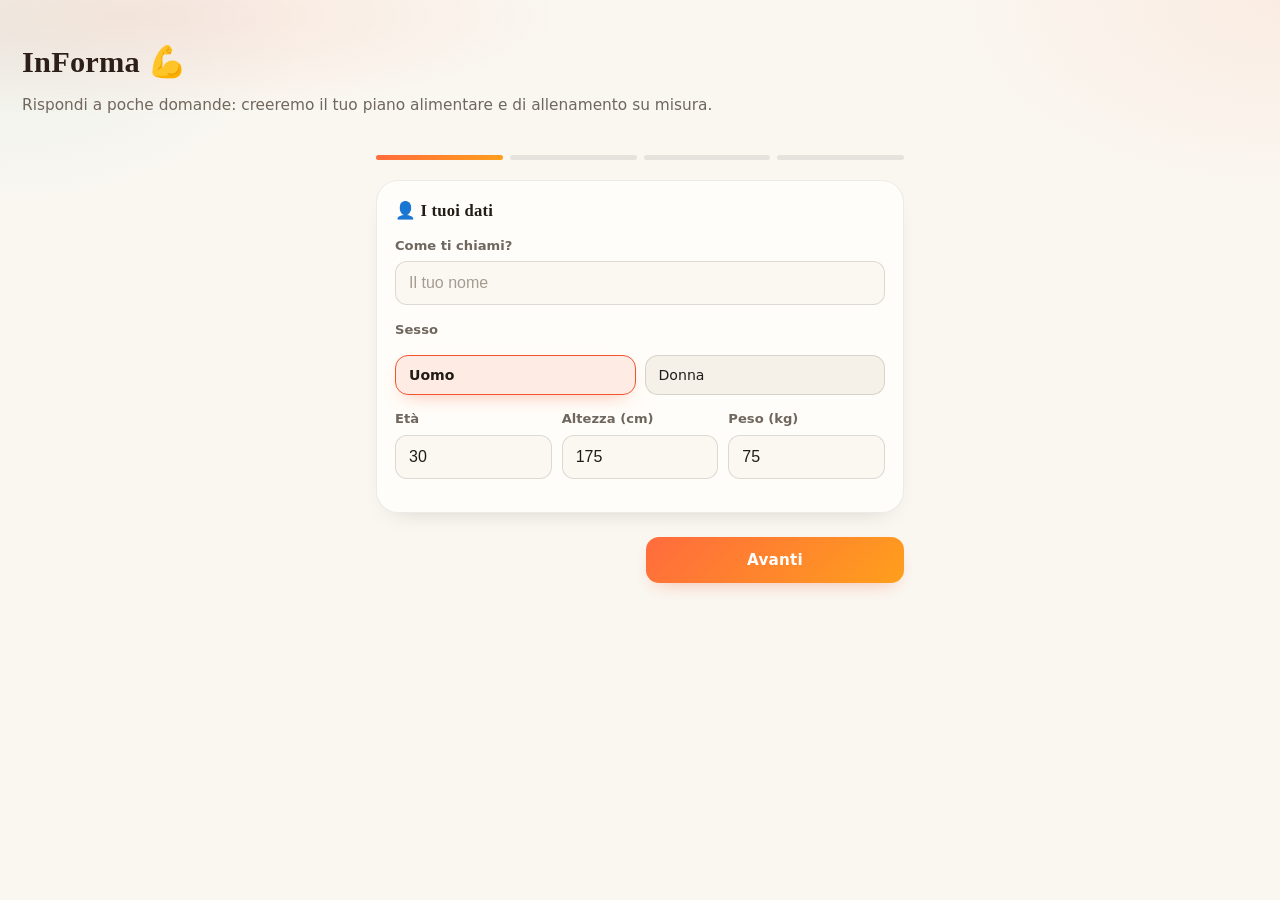
==== commit 38f60ad2: "Nuovo tema Agrumi: tela chiara/pulita (Carta) + accenti vivaci (Energico) - Tema agrumi: sfondo avor" ====
--- a/index.html
+++ b/index.html
@@ -20,8 +20,8 @@
   <script>
     try {
       var _d = JSON.parse(localStorage.getItem('informa.data.v1') || '{}');
-      if (_d && _d.theme) document.documentElement.setAttribute('data-theme', _d.theme);
-    } catch (e) {}
+      document.documentElement.setAttribute('data-theme', (_d && _d.theme) ? _d.theme : 'agrumi');
+    } catch (e) { document.documentElement.setAttribute('data-theme', 'agrumi'); }
   </script>
 
   <link rel="stylesheet" href="css/style.css">
--- a/css/style.css
+++ b/css/style.css
@@ -54,6 +54,49 @@
 
   --radius: 22px;
   --radius-sm: 14px;
+}
+
+/* ---------- TEMA: AGRUMI (chiaro/pulito come Carta + colori vivaci di Energico) ---------- */
+html[data-theme="agrumi"] {
+  --brand: #f2542d;
+  --brand-2: #ff9f1c;
+  --brand-soft: #cf471d;
+  --grad: linear-gradient(135deg, #ff6b3d, #ff9f1c);
+  --btn-fg: #ffffff;
+  --accent: #0d9488;
+
+  --bg: #faf7f1;
+  --bg-image:
+    radial-gradient(46% 38% at 100% 0%, rgba(255, 107, 61, .08), transparent 60%),
+    radial-gradient(40% 34% at 0% 4%, rgba(13, 148, 136, .05), transparent 60%);
+
+  --text: #221c17;
+  --muted: #6f675e;
+  --muted-2: #a59c91;
+
+  --card-bg: #fffdf9;
+  --card-border: rgba(34, 28, 23, .08);
+  --card-blur: 0px;
+  --card-shadow: 0 10px 26px -18px rgba(34, 28, 23, .3);
+
+  --surface: #f5f1e8;
+  --surface-2: #efe9dd;
+  --line: rgba(34, 28, 23, .09);
+  --line-2: rgba(34, 28, 23, .14);
+  --input-bg: #fbf8f2;
+
+  --chip-bg: rgba(242, 84, 45, .12);
+  --chip-border: rgba(242, 84, 45, .3);
+  --sel-bg: rgba(242, 84, 45, .1);
+
+  --header-bg: rgba(250, 247, 241, .82);
+  --nav-bg: rgba(255, 253, 249, .9);
+  --modal-bg: rgba(255, 253, 249, .98);
+
+  --prot: #f2542d; --carb: #f59e0b; --fat: #7c3aed;
+  --glow: 0 8px 20px -10px rgba(242, 84, 45, .45);
+  --date-invert: 0;
+  --heading-font: Georgia, 'Times New Roman', 'Iowan Old Style', serif;
 }
 
 /* ---------- TEMA: NEON (scuro + lime/ciano elettrico) ---------- */
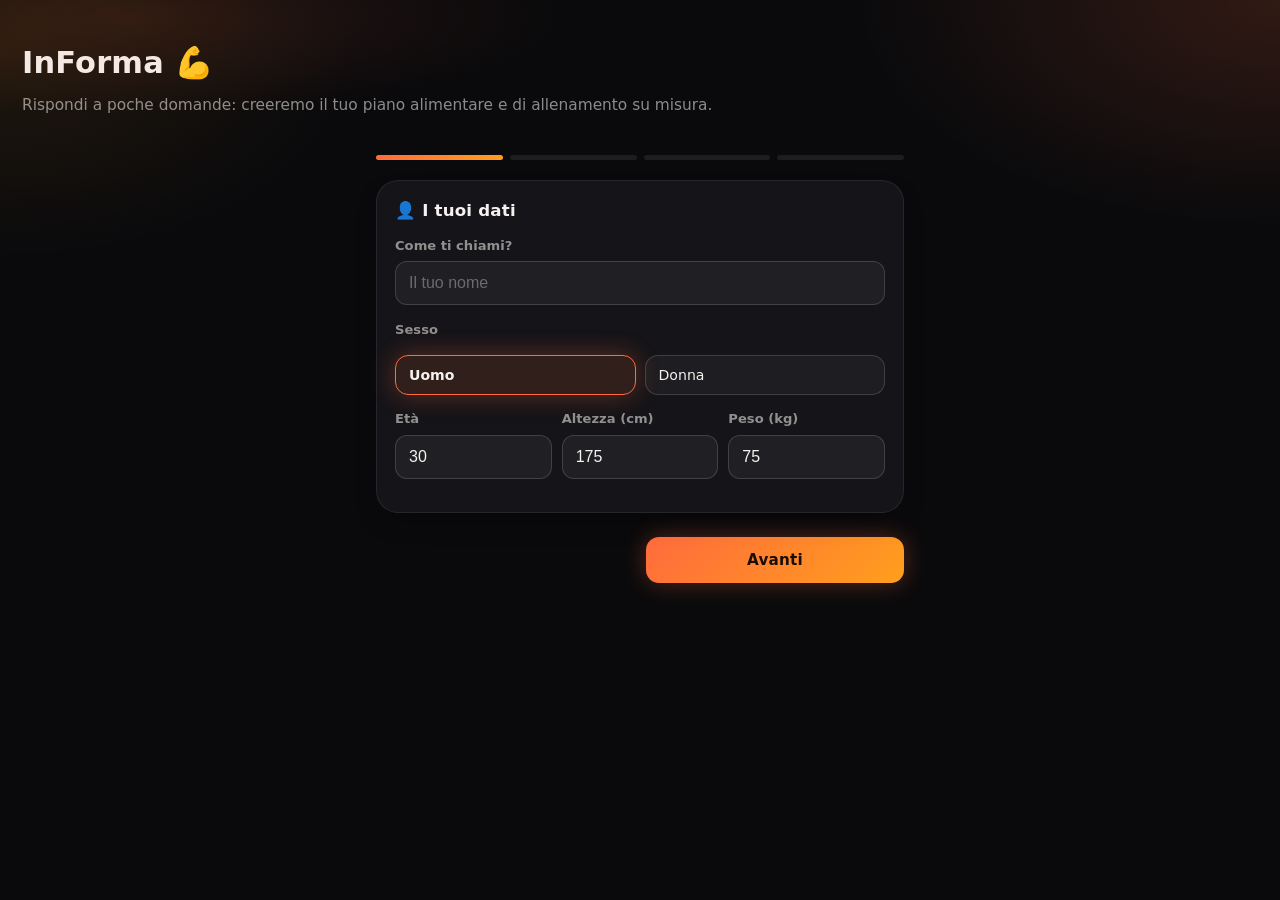
==== commit 5f02901d: "Tema Brace: Energico in versione scura (nero + arancio acceso) - Sostituisce il tema Agrumi; imposta" ====
--- a/index.html
+++ b/index.html
@@ -20,8 +20,8 @@
   <script>
     try {
       var _d = JSON.parse(localStorage.getItem('informa.data.v1') || '{}');
-      document.documentElement.setAttribute('data-theme', (_d && _d.theme) ? _d.theme : 'agrumi');
-    } catch (e) { document.documentElement.setAttribute('data-theme', 'agrumi'); }
+      document.documentElement.setAttribute('data-theme', (_d && _d.theme) ? _d.theme : 'brace');
+    } catch (e) { document.documentElement.setAttribute('data-theme', 'brace'); }
   </script>
 
   <link rel="stylesheet" href="css/style.css">
--- a/css/style.css
+++ b/css/style.css
@@ -56,47 +56,46 @@
   --radius-sm: 14px;
 }
 
-/* ---------- TEMA: AGRUMI (chiaro/pulito come Carta + colori vivaci di Energico) ---------- */
-html[data-theme="agrumi"] {
-  --brand: #f2542d;
+/* ---------- TEMA: BRACE (Energico in versione scura: nero + arancio acceso) ---------- */
+html[data-theme="brace"] {
+  --brand: #ff6b3d;
   --brand-2: #ff9f1c;
-  --brand-soft: #cf471d;
+  --brand-soft: #ff8a5c;
   --grad: linear-gradient(135deg, #ff6b3d, #ff9f1c);
-  --btn-fg: #ffffff;
-  --accent: #0d9488;
-
-  --bg: #faf7f1;
+  --btn-fg: #1a0d05;
+  --accent: #2dd4bf;
+
+  --bg: #0a0a0c;
   --bg-image:
-    radial-gradient(46% 38% at 100% 0%, rgba(255, 107, 61, .08), transparent 60%),
-    radial-gradient(40% 34% at 0% 4%, rgba(13, 148, 136, .05), transparent 60%);
-
-  --text: #221c17;
-  --muted: #6f675e;
-  --muted-2: #a59c91;
-
-  --card-bg: #fffdf9;
-  --card-border: rgba(34, 28, 23, .08);
+    radial-gradient(55% 42% at 100% 0%, rgba(255, 107, 61, .16), transparent 60%),
+    radial-gradient(46% 38% at 0% 6%, rgba(255, 159, 28, .09), transparent 60%);
+
+  --text: #f4f1ee;
+  --muted: rgba(244, 241, 238, .56);
+  --muted-2: rgba(244, 241, 238, .36);
+
+  --card-bg: #151418;
+  --card-border: rgba(255, 255, 255, .08);
   --card-blur: 0px;
-  --card-shadow: 0 10px 26px -18px rgba(34, 28, 23, .3);
-
-  --surface: #f5f1e8;
-  --surface-2: #efe9dd;
-  --line: rgba(34, 28, 23, .09);
-  --line-2: rgba(34, 28, 23, .14);
-  --input-bg: #fbf8f2;
-
-  --chip-bg: rgba(242, 84, 45, .12);
-  --chip-border: rgba(242, 84, 45, .3);
-  --sel-bg: rgba(242, 84, 45, .1);
-
-  --header-bg: rgba(250, 247, 241, .82);
-  --nav-bg: rgba(255, 253, 249, .9);
-  --modal-bg: rgba(255, 253, 249, .98);
-
-  --prot: #f2542d; --carb: #f59e0b; --fat: #7c3aed;
-  --glow: 0 8px 20px -10px rgba(242, 84, 45, .45);
-  --date-invert: 0;
-  --heading-font: Georgia, 'Times New Roman', 'Iowan Old Style', serif;
+  --card-shadow: 0 12px 32px -18px rgba(0, 0, 0, .8);
+
+  --surface: rgba(255, 255, 255, .04);
+  --surface-2: rgba(255, 255, 255, .07);
+  --line: rgba(255, 255, 255, .08);
+  --line-2: rgba(255, 255, 255, .15);
+  --input-bg: rgba(255, 255, 255, .05);
+
+  --chip-bg: rgba(255, 107, 61, .15);
+  --chip-border: rgba(255, 107, 61, .34);
+  --sel-bg: rgba(255, 107, 61, .12);
+
+  --header-bg: rgba(10, 10, 12, .66);
+  --nav-bg: rgba(10, 10, 12, .78);
+  --modal-bg: rgba(22, 21, 26, .94);
+
+  --prot: #ff6b3d; --carb: #fbbf24; --fat: #a78bfa;
+  --glow: 0 0 24px rgba(255, 107, 61, .32);
+  --date-invert: 0.85;
 }
 
 /* ---------- TEMA: NEON (scuro + lime/ciano elettrico) ---------- */
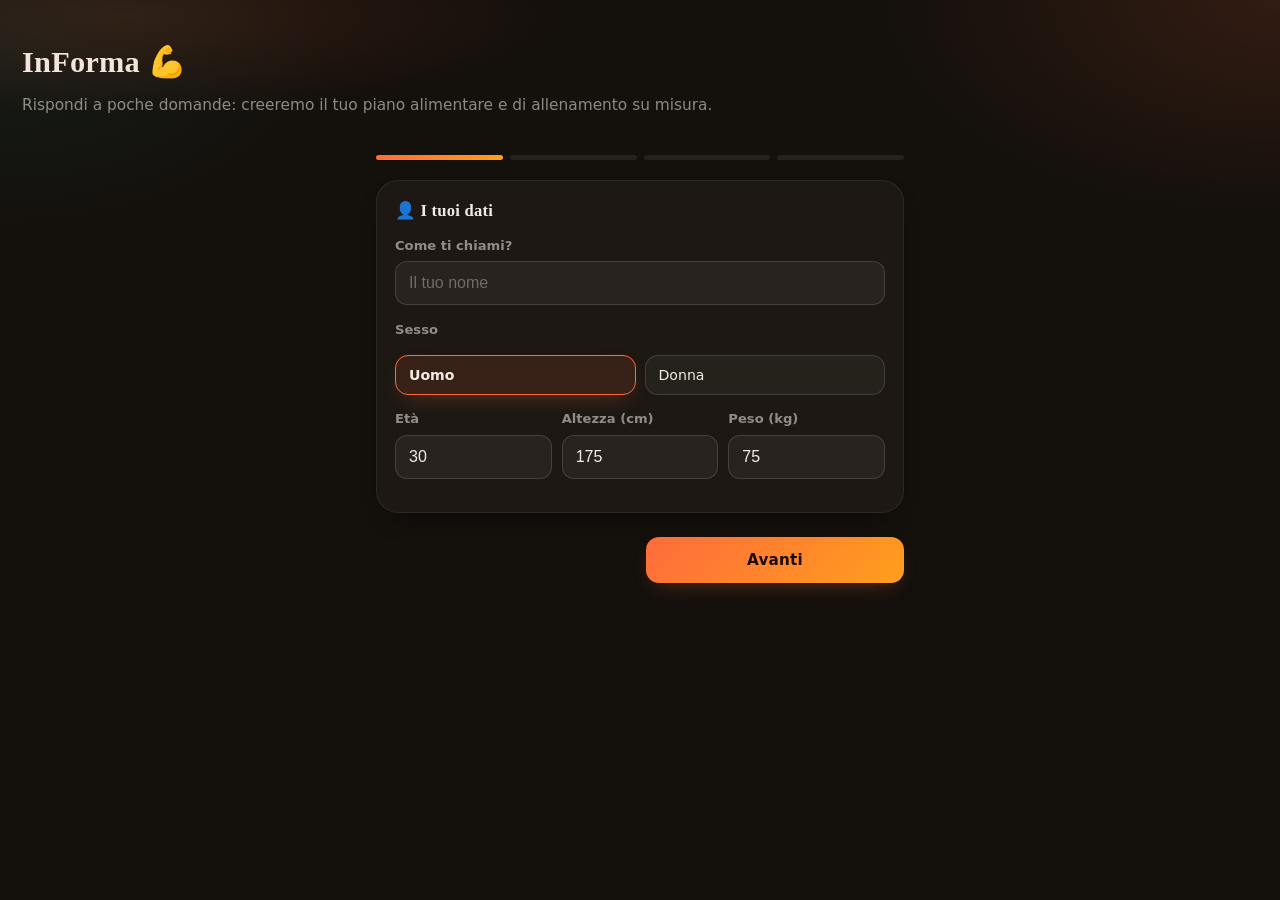
==== commit d1665a68: "Icona/splash in tinta calda + home Oggi come cruscotto vivo - Icona e splash ricolorate arancio/cora" ====
--- a/index.html
+++ b/index.html
@@ -33,13 +33,13 @@
     <svg class="logo" viewBox="0 0 512 512" xmlns="http://www.w3.org/2000/svg" aria-hidden="true">
       <defs>
         <linearGradient id="s-tile" x1="0" y1="0" x2="1" y2="1">
-          <stop offset="0" stop-color="#0f766e"/><stop offset="0.55" stop-color="#0ea5a3"/><stop offset="1" stop-color="#0b3b39"/>
+          <stop offset="0" stop-color="#ffa62b"/><stop offset="0.5" stop-color="#ff6b3d"/><stop offset="1" stop-color="#e84e22"/>
         </linearGradient>
         <radialGradient id="s-glow" cx="0.5" cy="0.5" r="0.5">
-          <stop offset="0" stop-color="#5eead4" stop-opacity="0.55"/><stop offset="1" stop-color="#5eead4" stop-opacity="0"/>
+          <stop offset="0" stop-color="#fff6ed" stop-opacity="0.5"/><stop offset="1" stop-color="#fff6ed" stop-opacity="0"/>
         </radialGradient>
         <linearGradient id="s-bar" x1="0" y1="0" x2="0" y2="1">
-          <stop offset="0" stop-color="#f0fdfa"/><stop offset="1" stop-color="#99f6e4"/>
+          <stop offset="0" stop-color="#fffaf2"/><stop offset="1" stop-color="#ffe0c8"/>
         </linearGradient>
       </defs>
       <rect width="512" height="512" rx="116" fill="url(#s-tile)"/>
--- a/css/style.css
+++ b/css/style.css
@@ -56,88 +56,90 @@
   --radius-sm: 14px;
 }
 
-/* ---------- TEMA: BRACE (Energico in versione scura: nero + arancio acceso) ---------- */
+/* ---------- TEMA: BRACE (mix Energico + Carta in versione scura calda) ---------- */
 html[data-theme="brace"] {
   --brand: #ff6b3d;
   --brand-2: #ff9f1c;
-  --brand-soft: #ff8a5c;
+  --brand-soft: #ff9466;
   --grad: linear-gradient(135deg, #ff6b3d, #ff9f1c);
   --btn-fg: #1a0d05;
   --accent: #2dd4bf;
 
-  --bg: #0a0a0c;
+  --bg: #14100c;
   --bg-image:
-    radial-gradient(55% 42% at 100% 0%, rgba(255, 107, 61, .16), transparent 60%),
-    radial-gradient(46% 38% at 0% 6%, rgba(255, 159, 28, .09), transparent 60%);
-
-  --text: #f4f1ee;
-  --muted: rgba(244, 241, 238, .56);
-  --muted-2: rgba(244, 241, 238, .36);
-
-  --card-bg: #151418;
-  --card-border: rgba(255, 255, 255, .08);
+    radial-gradient(52% 40% at 100% 0%, rgba(255, 107, 61, .13), transparent 60%),
+    radial-gradient(44% 36% at 0% 5%, rgba(45, 212, 191, .06), transparent 60%);
+
+  --text: #f3ece4;
+  --muted: rgba(243, 236, 228, .55);
+  --muted-2: rgba(243, 236, 228, .36);
+
+  --card-bg: #1d1813;
+  --card-border: rgba(255, 240, 230, .08);
   --card-blur: 0px;
-  --card-shadow: 0 12px 32px -18px rgba(0, 0, 0, .8);
-
-  --surface: rgba(255, 255, 255, .04);
-  --surface-2: rgba(255, 255, 255, .07);
-  --line: rgba(255, 255, 255, .08);
-  --line-2: rgba(255, 255, 255, .15);
-  --input-bg: rgba(255, 255, 255, .05);
-
-  --chip-bg: rgba(255, 107, 61, .15);
-  --chip-border: rgba(255, 107, 61, .34);
+  --card-shadow: 0 12px 30px -18px rgba(0, 0, 0, .75);
+
+  --surface: rgba(255, 240, 230, .04);
+  --surface-2: rgba(255, 240, 230, .07);
+  --line: rgba(255, 240, 230, .08);
+  --line-2: rgba(255, 240, 230, .14);
+  --input-bg: rgba(255, 240, 230, .05);
+
+  --chip-bg: rgba(255, 107, 61, .14);
+  --chip-border: rgba(255, 107, 61, .32);
   --sel-bg: rgba(255, 107, 61, .12);
 
-  --header-bg: rgba(10, 10, 12, .66);
-  --nav-bg: rgba(10, 10, 12, .78);
-  --modal-bg: rgba(22, 21, 26, .94);
-
-  --prot: #ff6b3d; --carb: #fbbf24; --fat: #a78bfa;
-  --glow: 0 0 24px rgba(255, 107, 61, .32);
+  --header-bg: rgba(20, 16, 12, .66);
+  --nav-bg: rgba(20, 16, 12, .8);
+  --modal-bg: rgba(29, 24, 19, .95);
+
+  --prot: #ff6b3d; --carb: #fbbf24; --fat: #2dd4bf;
+  --glow: 0 8px 22px -10px rgba(255, 107, 61, .4);
   --date-invert: 0.85;
-}
-
-/* ---------- TEMA: NEON (scuro + lime/ciano elettrico) ---------- */
-html[data-theme="neon"] {
-  --brand: #a3e635;
-  --brand-2: #22d3ee;
-  --brand-soft: #bef264;
-  --grad: linear-gradient(135deg, #a3e635, #22d3ee);
-  --btn-fg: #07140a;
-  --accent: #f472b6;
-
-  --bg: #05060b;
+  --heading-font: Georgia, 'Times New Roman', 'Iowan Old Style', serif;
+}
+
+/* ---------- TEMA: AGRUMI (chiaro/pulito come Carta + colori vivaci di Energico) ---------- */
+html[data-theme="agrumi"] {
+  --brand: #f2542d;
+  --brand-2: #ff9f1c;
+  --brand-soft: #cf471d;
+  --grad: linear-gradient(135deg, #ff6b3d, #ff9f1c);
+  --btn-fg: #ffffff;
+  --accent: #0d9488;
+
+  --bg: #faf7f1;
   --bg-image:
-    radial-gradient(55% 45% at 10% 0%, rgba(163, 230, 53, .14), transparent 60%),
-    radial-gradient(55% 45% at 95% 6%, rgba(34, 211, 238, .16), transparent 60%),
-    radial-gradient(80% 60% at 50% 110%, rgba(217, 70, 239, .10), transparent 60%);
-
-  --text: #eafbe7;
-  --muted: rgba(234, 251, 231, .55);
-  --muted-2: rgba(234, 251, 231, .36);
-
-  --card-bg: rgba(255, 255, 255, .035);
-  --card-border: rgba(163, 230, 53, .16);
-  --card-blur: 16px;
-  --card-shadow: 0 0 0 1px rgba(34, 211, 238, .05), 0 14px 40px -18px rgba(0, 0, 0, .8);
-
-  --surface: rgba(255, 255, 255, .03);
-  --surface-2: rgba(255, 255, 255, .06);
-  --line: rgba(255, 255, 255, .08);
-  --line-2: rgba(163, 230, 53, .2);
-  --input-bg: rgba(255, 255, 255, .035);
-
-  --chip-bg: rgba(163, 230, 53, .14);
-  --chip-border: rgba(163, 230, 53, .35);
-  --sel-bg: rgba(163, 230, 53, .12);
-
-  --header-bg: rgba(5, 6, 11, .7);
-  --nav-bg: rgba(5, 6, 11, .8);
-  --modal-bg: rgba(12, 16, 20, .94);
-
-  --prot: #a3e635; --carb: #22d3ee; --fat: #e879f9;
-  --glow: 0 0 22px rgba(163, 230, 53, .35);
+    radial-gradient(46% 38% at 100% 0%, rgba(255, 107, 61, .08), transparent 60%),
+    radial-gradient(40% 34% at 0% 4%, rgba(13, 148, 136, .05), transparent 60%);
+
+  --text: #221c17;
+  --muted: #6f675e;
+  --muted-2: #a59c91;
+
+  --card-bg: #fffdf9;
+  --card-border: rgba(34, 28, 23, .08);
+  --card-blur: 0px;
+  --card-shadow: 0 10px 26px -18px rgba(34, 28, 23, .3);
+
+  --surface: #f5f1e8;
+  --surface-2: #efe9dd;
+  --line: rgba(34, 28, 23, .09);
+  --line-2: rgba(34, 28, 23, .14);
+  --input-bg: #fbf8f2;
+
+  --chip-bg: rgba(242, 84, 45, .12);
+  --chip-border: rgba(242, 84, 45, .3);
+  --sel-bg: rgba(242, 84, 45, .1);
+
+  --header-bg: rgba(250, 247, 241, .82);
+  --nav-bg: rgba(255, 253, 249, .9);
+  --modal-bg: rgba(255, 253, 249, .98);
+
+  --prot: #f2542d; --carb: #f59e0b; --fat: #7c3aed;
+  --glow: 0 8px 20px -10px rgba(242, 84, 45, .45);
+  --date-invert: 0;
+  --heading-font: Georgia, 'Times New Roman', 'Iowan Old Style', serif;
 }
 
 /* ---------- TEMA: ENERGICO (chiaro + arancio grintoso) ---------- */
@@ -180,46 +182,6 @@
   --prot: #ff6b3d; --carb: #f59e0b; --fat: #7c3aed;
   --glow: 0 6px 18px -8px rgba(255, 107, 61, .5);
   --date-invert: 0;
-}
-
-/* ---------- TEMA: AURORA (gradiente vivace + vetro) ---------- */
-html[data-theme="aurora"] {
-  --brand: #ffffff;
-  --brand-2: #f5d0fe;
-  --brand-soft: #fbcfe8;
-  --grad: linear-gradient(135deg, #ffffff, #f5e8ff);
-  --btn-fg: #6d28d9;
-  --accent: #fde047;
-
-  --bg: #4c1d95;
-  --bg-image:
-    linear-gradient(160deg, #4f46e5 0%, #7c3aed 38%, #c026d3 70%, #f97316 100%);
-
-  --text: #ffffff;
-  --muted: rgba(255, 255, 255, .72);
-  --muted-2: rgba(255, 255, 255, .5);
-
-  --card-bg: rgba(255, 255, 255, .12);
-  --card-border: rgba(255, 255, 255, .26);
-  --card-blur: 22px;
-  --card-shadow: 0 16px 40px -18px rgba(40, 5, 80, .55);
-
-  --surface: rgba(255, 255, 255, .1);
-  --surface-2: rgba(255, 255, 255, .18);
-  --line: rgba(255, 255, 255, .2);
-  --line-2: rgba(255, 255, 255, .32);
-  --input-bg: rgba(255, 255, 255, .14);
-
-  --chip-bg: rgba(255, 255, 255, .2);
-  --chip-border: rgba(255, 255, 255, .4);
-  --sel-bg: rgba(255, 255, 255, .22);
-
-  --header-bg: rgba(76, 29, 149, .42);
-  --nav-bg: rgba(60, 20, 120, .5);
-  --modal-bg: rgba(91, 33, 182, .82);
-
-  --prot: #f5d0fe; --carb: #fde047; --fat: #a5f3fc;
-  --glow: 0 0 26px rgba(255, 255, 255, .35);
 }
 
 /* ---------- TEMA: CARTA (chiaro avorio, editoriale) ---------- */
@@ -442,6 +404,36 @@
 .ring-wrap { display: flex; align-items: center; gap: 18px; }
 .ring-txt .big { font-size: 1.6rem; font-weight: 800; }
 .ring-txt .small { color: var(--muted); font-size: .8rem; }
+
+/* ---------- Home "Oggi" ---------- */
+.oggi-hero { display: flex; flex-direction: column; align-items: center; text-align: center; }
+.oggi-hero .hello { align-self: flex-start; font-size: 1.08rem; font-weight: 700; font-family: var(--heading-font); margin-bottom: 2px; }
+.cal-ring { display: block; margin: 6px auto 4px; }
+.cal-ring .cr-big { font-size: 28px; font-weight: 800; font-family: var(--heading-font); fill: var(--text); }
+.cal-ring .cr-lbl { font-size: 11px; fill: var(--muted); }
+.oggi-hero .motiv { font-size: .86rem; color: var(--muted); margin: 0 0 16px; max-width: 290px; line-height: 1.5; }
+.oggi-hero .motiv b { color: var(--text); }
+.macro3 { display: grid; grid-template-columns: repeat(3, 1fr); gap: 12px; width: 100%; }
+.macro3 .m { text-align: left; }
+.macro3 .m-top { font-size: .76rem; color: var(--muted); display: flex; align-items: center; gap: 5px; }
+.macro3 .m-dot { width: 8px; height: 8px; border-radius: 50%; display: inline-block; flex: none; }
+.macro3 .m-val { font-size: .95rem; margin: 3px 0 5px; }
+.macro3 .m-val .hint { font-size: .72rem; }
+.macro3 .track { height: 6px; border-radius: 5px; background: var(--line-2); overflow: hidden; }
+.macro3 .fill { height: 100%; border-radius: 5px; transition: width .5s ease; }
+
+.weekstrip { display: flex; justify-content: space-between; gap: 6px; margin-top: 14px; }
+.weekstrip .wk { display: flex; flex-direction: column; align-items: center; gap: 6px; flex: 1; }
+.weekstrip .wk > span { font-size: .68rem; color: var(--muted); }
+.wk-dot {
+  width: 30px; height: 30px; border-radius: 50%;
+  display: flex; align-items: center; justify-content: center;
+  font-size: .8rem; font-weight: 700;
+  background: var(--surface-2); border: 1px solid var(--line); color: var(--text);
+}
+.wk-dot.planned { background: transparent; border: 1.5px dashed var(--brand); color: var(--brand-soft); }
+.wk-dot.done { background: var(--grad); border-color: transparent; color: var(--btn-fg); }
+.wk-dot.today { box-shadow: 0 0 0 2px var(--accent); }
 
 /* ---------- Pasti ---------- */
 .meal { border: 1px solid var(--line); background: var(--surface); border-radius: 14px; padding: 12px 13px; margin-bottom: 9px; transition: opacity .2s; }
@@ -532,7 +524,7 @@
   transition: opacity .55s ease, visibility .55s ease;
 }
 #splash.hide { opacity: 0; visibility: hidden; }
-#splash .logo { width: 108px; height: 108px; filter: drop-shadow(0 10px 34px rgba(45, 212, 191, .5)); animation: splashpop .8s cubic-bezier(.2, .85, .25, 1) both; }
+#splash .logo { width: 108px; height: 108px; filter: drop-shadow(0 10px 34px rgba(255, 107, 61, .5)); animation: splashpop .8s cubic-bezier(.2, .85, .25, 1) both; }
 #splash .title { font-size: 2rem; font-weight: 800; letter-spacing: .4px; background: var(--grad); -webkit-background-clip: text; background-clip: text; -webkit-text-fill-color: transparent; animation: splashup .7s .12s both; }
 #splash .tag { color: var(--muted); font-size: .9rem; margin-top: -10px; animation: splashup .7s .2s both; }
 #splash .bar { width: 132px; height: 4px; border-radius: 4px; background: var(--line-2); overflow: hidden; animation: splashup .7s .28s both; }
